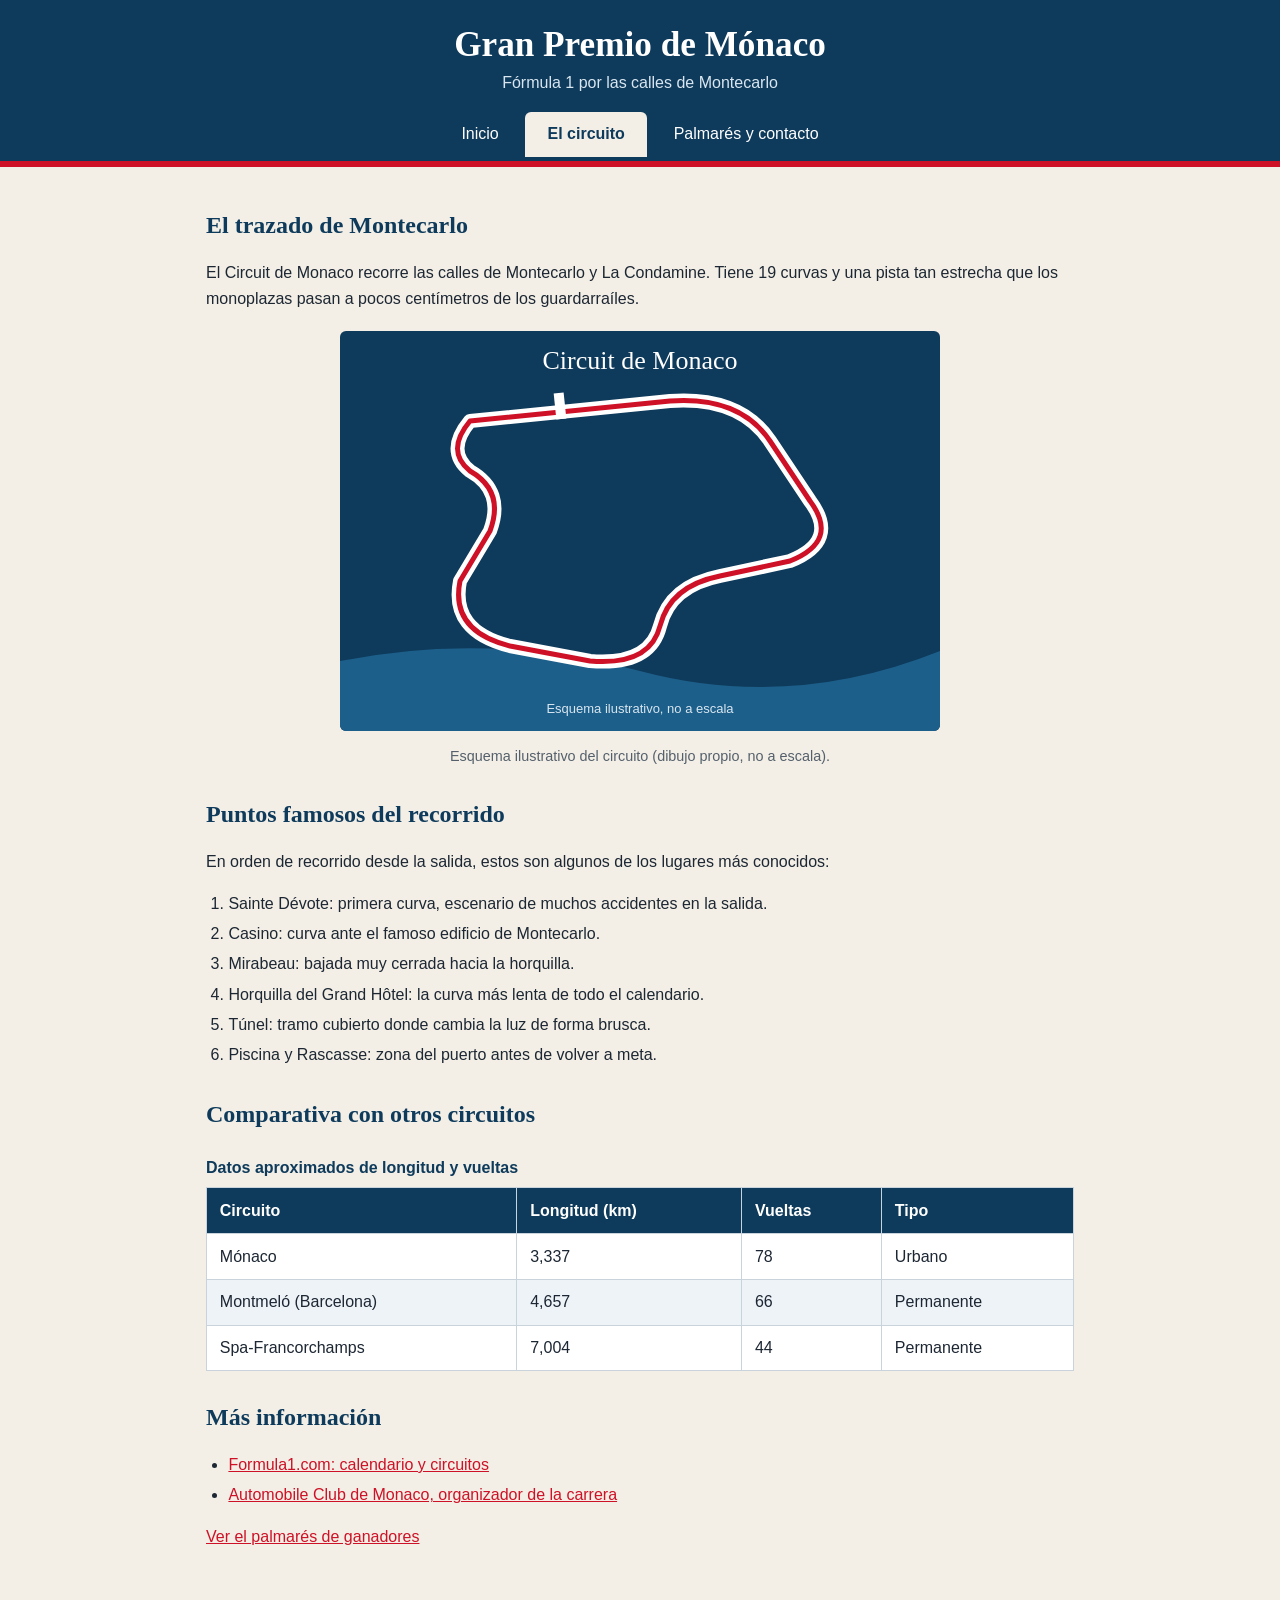
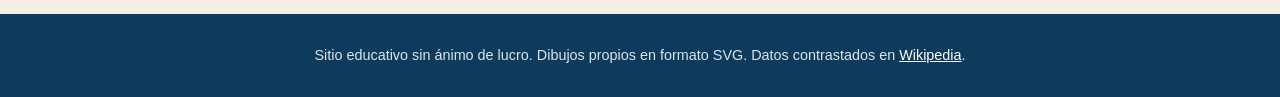
==== circuito.html @ 20bf0208 "Add files via upload" ====
<!DOCTYPE html>
<html lang="es">
<head>
    <meta charset="UTF-8">
    <meta name="viewport" content="width=device-width, initial-scale=1">
    <title>El circuito | Gran Premio de Mónaco</title>
    <link rel="stylesheet" href="estilos/estilos.css">
</head>
<body>
    <header>
        <h1>Gran Premio de Mónaco</h1>
        <p>Fórmula 1 por las calles de Montecarlo</p>
        <nav aria-label="Menú principal">
            <ul>
                <li><a href="index.html">Inicio</a></li>
                <li><a href="circuito.html" class="activa">El circuito</a></li>
                <li><a href="palmares.html">Palmarés y contacto</a></li>
            </ul>
        </nav>
    </header>
    <main>
        <!-- PÁGINA DEL CIRCUITO: esquema ilustrativo del trazado, curvas más conocidas, datos técnicos y enlaces externos -->
        <section>
            <h2>El trazado de Montecarlo</h2>
            <p>El Circuit de Monaco recorre las calles de Montecarlo y La Condamine. Tiene 19 curvas y una pista tan estrecha que los monoplazas pasan a pocos centímetros de los guardarraíles.</p>
            <figure>
                <img src="imagenes/monaco-circuito-esquema.svg" width="600" height="400" alt="Esquema ilustrativo del circuito de Mónaco con el trazado en rojo y blanco sobre fondo azul">
                <figcaption>Esquema ilustrativo del circuito (dibujo propio, no a escala).</figcaption>
            </figure>
        </section>

        <section>
            <h2>Puntos famosos del recorrido</h2>
            <p>En orden de recorrido desde la salida, estos son algunos de los lugares más conocidos:</p>
            <ol>
                <li>Sainte Dévote: primera curva, escenario de muchos accidentes en la salida.</li>
                <li>Casino: curva ante el famoso edificio de Montecarlo.</li>
                <li>Mirabeau: bajada muy cerrada hacia la horquilla.</li>
                <li>Horquilla del Grand Hôtel: la curva más lenta de todo el calendario.</li>
                <li>Túnel: tramo cubierto donde cambia la luz de forma brusca.</li>
                <li>Piscina y Rascasse: zona del puerto antes de volver a meta.</li>
            </ol>
        </section>

        <section>
            <h2>Comparativa con otros circuitos</h2>
            <table>
                <caption>Datos aproximados de longitud y vueltas</caption>
                <thead>
                    <tr><th scope="col">Circuito</th><th scope="col">Longitud (km)</th><th scope="col">Vueltas</th><th scope="col">Tipo</th></tr>
                </thead>
                <tbody>
                    <tr><td>Mónaco</td><td>3,337</td><td>78</td><td>Urbano</td></tr>
                    <tr><td>Montmeló (Barcelona)</td><td>4,657</td><td>66</td><td>Permanente</td></tr>
                    <tr><td>Spa-Francorchamps</td><td>7,004</td><td>44</td><td>Permanente</td></tr>
                </tbody>
            </table>
        </section>

        <section>
            <h2>Más información</h2>
            <ul>
                <li><a href="https://www.formula1.com" target="_blank" rel="noopener">Formula1.com: calendario y circuitos</a></li>
                <li><a href="https://www.acm.mc" target="_blank" rel="noopener">Automobile Club de Monaco, organizador de la carrera</a></li>
            </ul>
            <p><a href="palmares.html">Ver el palmarés de ganadores</a></p>
        </section>
    </main>
    <footer>
        <p>Sitio educativo sin ánimo de lucro. Dibujos propios en formato SVG. Datos contrastados en <a href="https://es.wikipedia.org/wiki/Gran_Premio_de_M%C3%B3naco" target="_blank" rel="noopener">Wikipedia</a>.</p>
    </footer>
</body>
</html>
---- estilos/estilos.css ----
/* Hoja de estilos común a todo el sitio: Gran Premio de Mónaco */
:root {
  --azul: #0e3a5b;
  --rojo: #ce1126;
  --arena: #f3efe6;
  --texto: #1d2733;
}
* { box-sizing: border-box; }
body {
  margin: 0;
  font-family: "Trebuchet MS", Verdana, sans-serif;
  line-height: 1.6;
  color: var(--texto);
  background: var(--arena);
}
h1, h2, h3 { font-family: Georgia, "Times New Roman", serif; color: var(--azul); line-height: 1.2; }
header { background: var(--azul); color: #fff; padding: 1.5rem 1rem 0; text-align: center; border-bottom: 6px solid var(--rojo); }
header h1 { color: #fff; margin: 0 0 .25rem; font-size: 2.2rem; }
header p { margin: 0 0 1rem; color: #d9e6f0; }
nav ul { list-style: none; margin: 0; padding: 0; display: flex; justify-content: center; flex-wrap: wrap; gap: .25rem; }
nav a { display: block; padding: .6rem 1.4rem; color: #fff; text-decoration: none; border-radius: 6px 6px 0 0; }
nav a:hover, nav a:focus { background: rgba(255,255,255,.15); }
nav a.activa { background: var(--arena); color: var(--azul); font-weight: bold; }
main { max-width: 900px; margin: 0 auto; padding: 1.5rem 1rem 2rem; }
section { margin-bottom: 2rem; }
figure { margin: 1.25rem 0; text-align: center; }
figure img { max-width: 100%; height: auto; border-radius: 6px; }
figcaption { font-size: .9rem; color: #55606c; margin-top: .4rem; }
a { color: var(--rojo); }
ul, ol { padding-left: 1.4rem; }
li { margin-bottom: .3rem; }
table { width: 100%; border-collapse: collapse; background: #fff; margin: 1rem 0; }
caption { text-align: left; font-weight: bold; padding: .4rem 0; color: var(--azul); }
th, td { padding: .6rem .8rem; border: 1px solid #c9d3dc; text-align: left; }
th { background: var(--azul); color: #fff; }
tbody tr:nth-child(even) { background: #eef3f7; }
/* Formulario alineado con rejilla */
form { background: #fff; border: 1px solid #c9d3dc; border-radius: 8px; padding: 1.25rem; max-width: 560px; }
.campo { display: grid; grid-template-columns: 140px 1fr; gap: .75rem; align-items: start; margin-bottom: .9rem; }
.campo label { font-weight: bold; padding-top: .35rem; }
input[type="text"], input[type="email"], select, textarea { width: 100%; padding: .45rem; border: 1px solid #9fb0bf; border-radius: 4px; font: inherit; }
button { background: var(--rojo); color: #fff; border: 0; padding: .6rem 1.6rem; border-radius: 4px; font: inherit; cursor: pointer; }
button:hover, button:focus { background: #a30d1e; }
footer { background: var(--azul); color: #d9e6f0; text-align: center; padding: 1rem; font-size: .9rem; }
footer a { color: #fff; }
@media (max-width: 560px) { .campo { grid-template-columns: 1fr; gap: .2rem; } header h1 { font-size: 1.7rem; } }
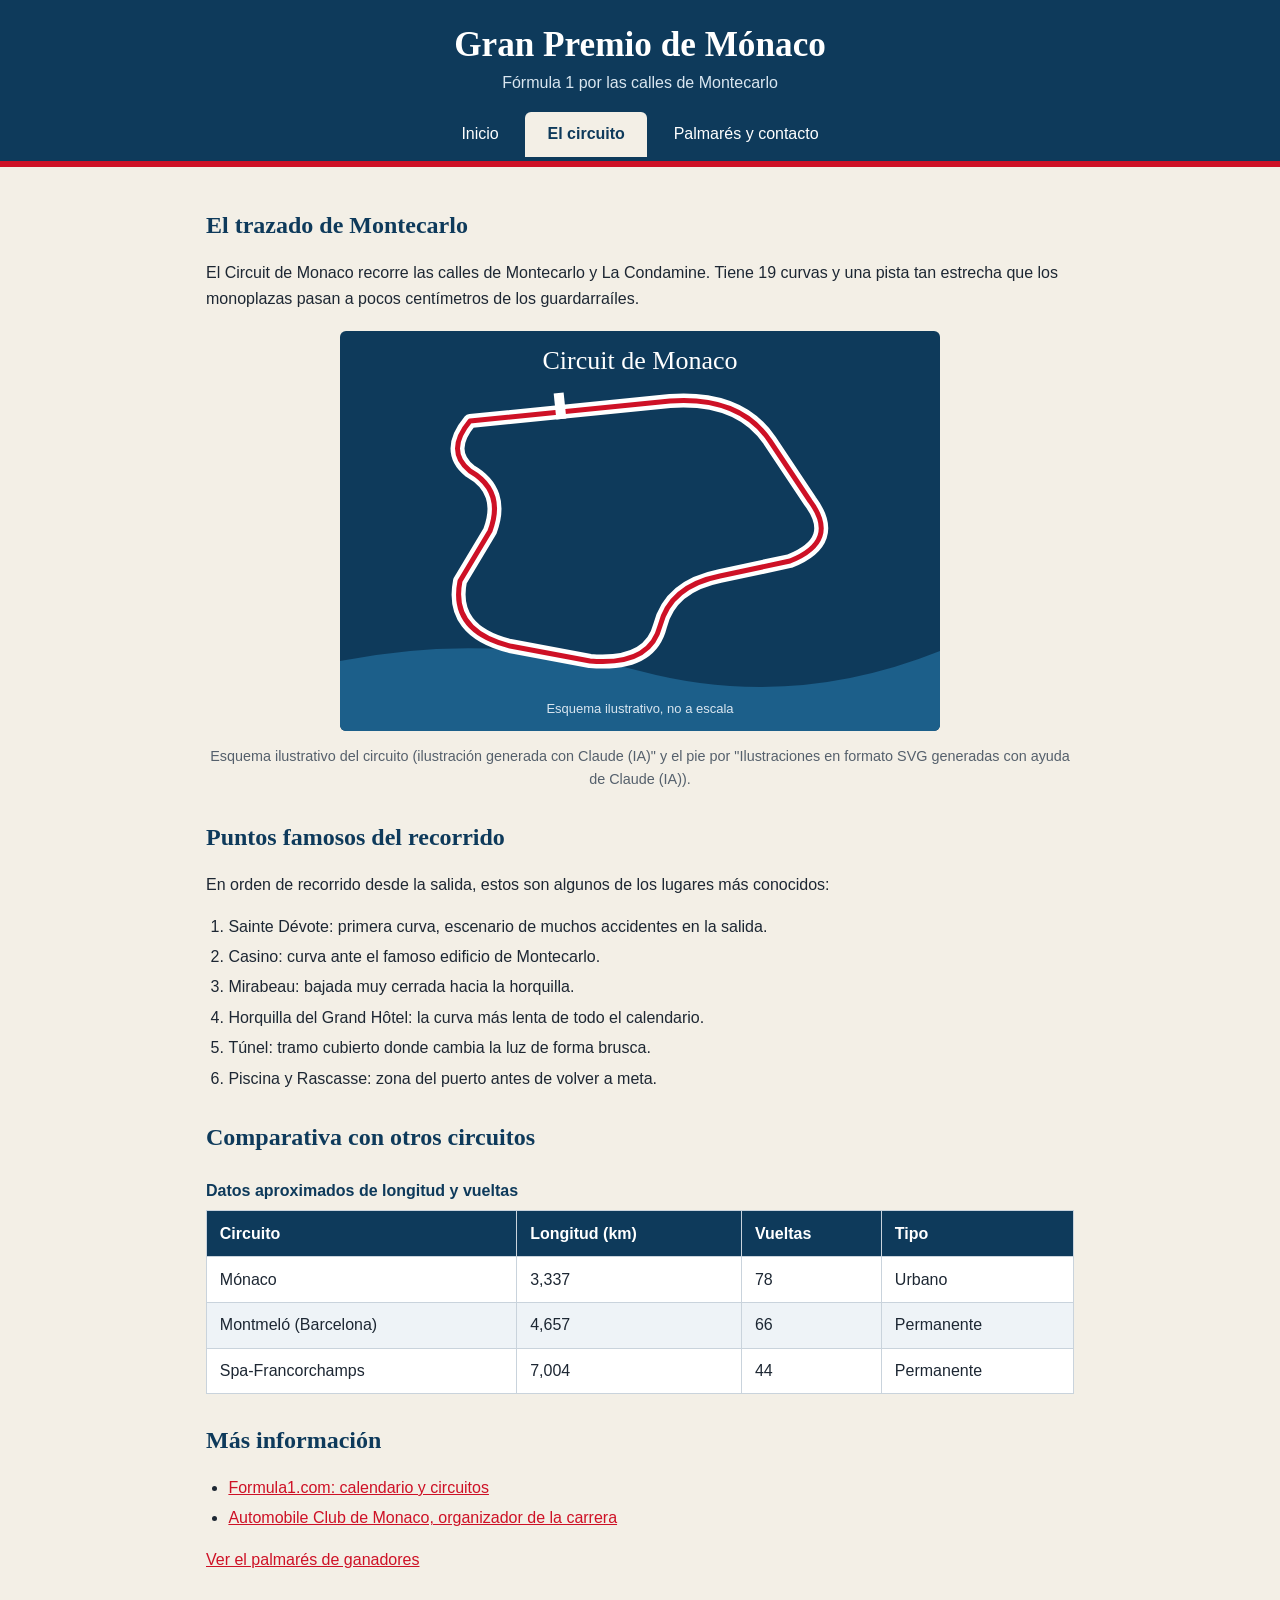
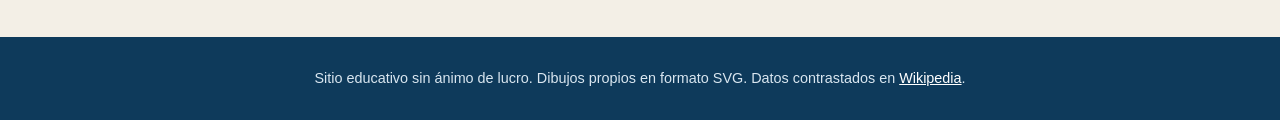
==== commit d4c43840: "Update circuito.html" ====
--- a/circuito.html
+++ b/circuito.html
@@ -25,7 +25,7 @@
             <p>El Circuit de Monaco recorre las calles de Montecarlo y La Condamine. Tiene 19 curvas y una pista tan estrecha que los monoplazas pasan a pocos centímetros de los guardarraíles.</p>
             <figure>
                 <img src="imagenes/monaco-circuito-esquema.svg" width="600" height="400" alt="Esquema ilustrativo del circuito de Mónaco con el trazado en rojo y blanco sobre fondo azul">
-                <figcaption>Esquema ilustrativo del circuito (dibujo propio, no a escala).</figcaption>
+                <figcaption>Esquema ilustrativo del circuito (ilustración generada con Claude (IA)" y el pie por "Ilustraciones en formato SVG generadas con ayuda de Claude (IA)).</figcaption>
             </figure>
         </section>
 
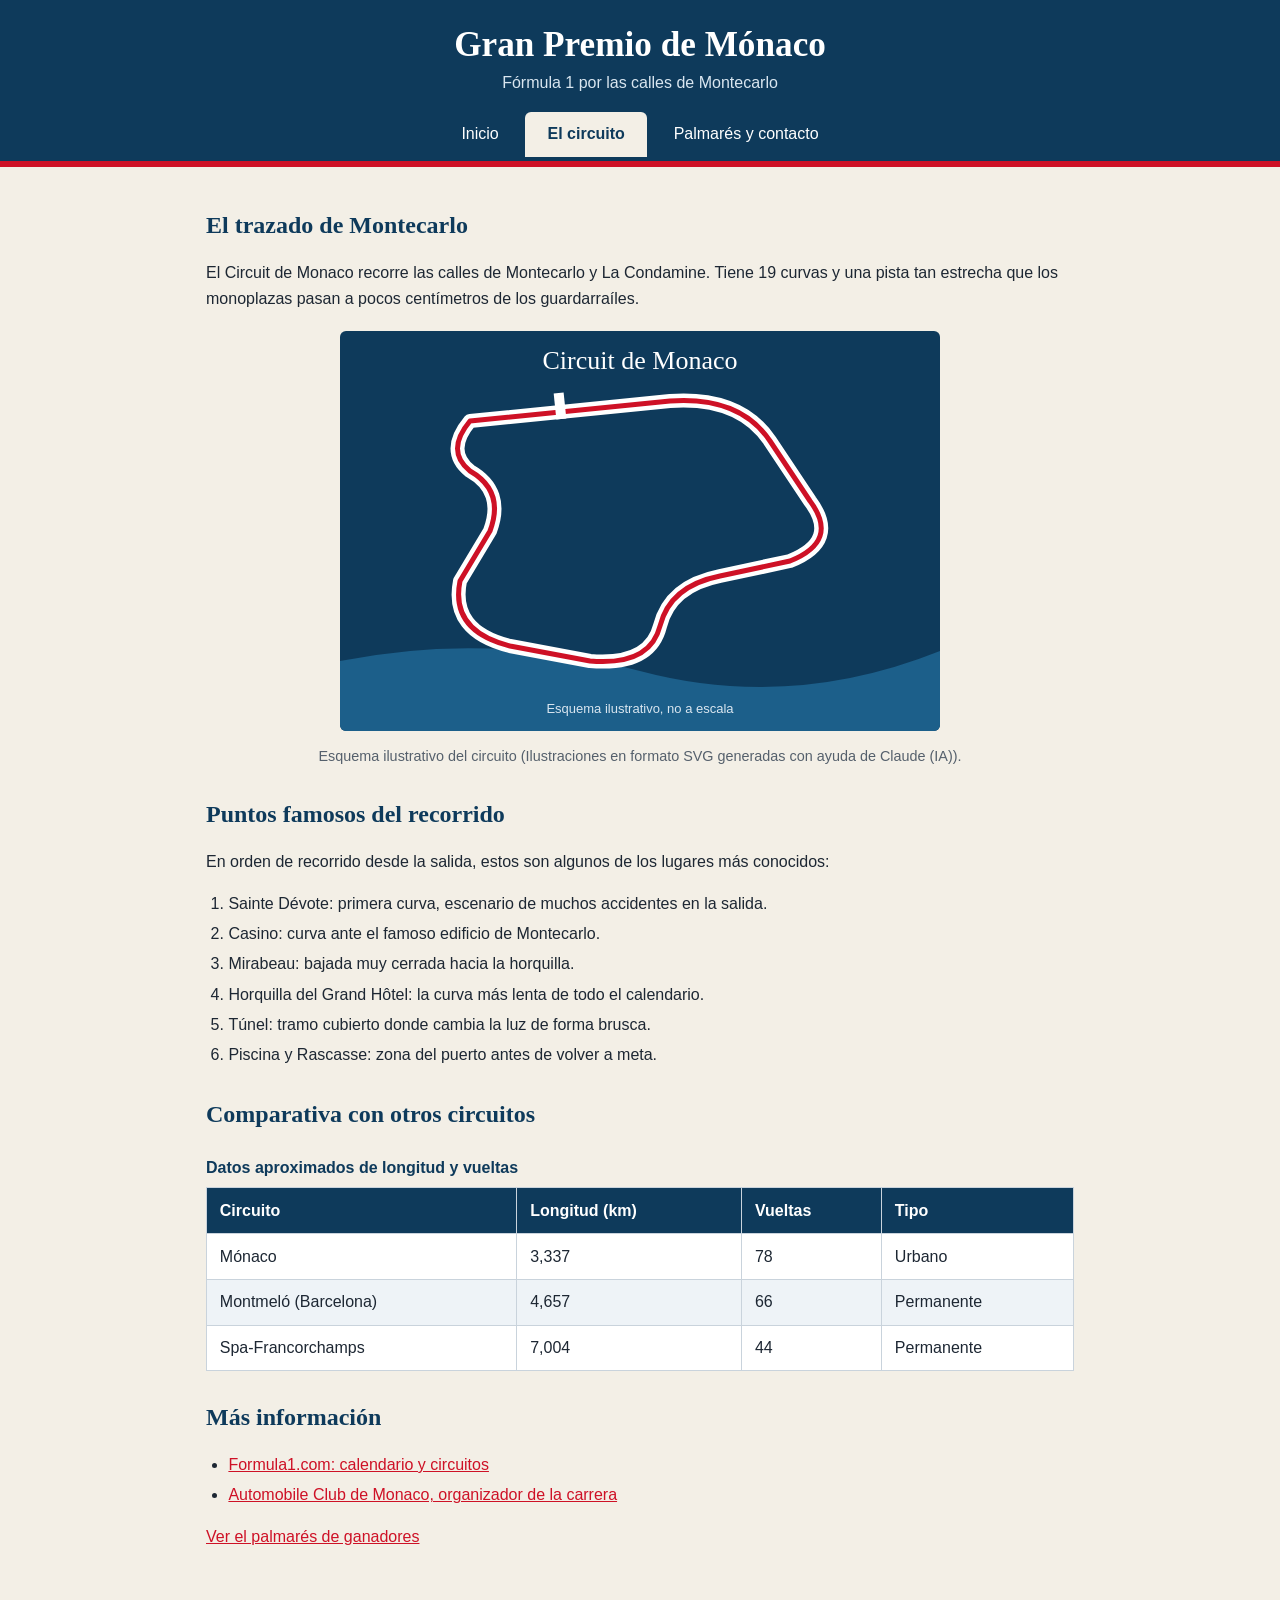
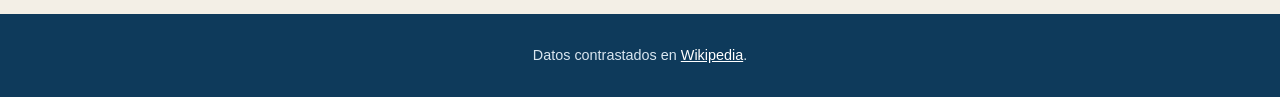
==== commit c6627aca: "Refine figure caption and footer text Removed redundant text from figure caption and footer." ====
--- a/circuito.html
+++ b/circuito.html
@@ -25,7 +25,7 @@
             <p>El Circuit de Monaco recorre las calles de Montecarlo y La Condamine. Tiene 19 curvas y una pista tan estrecha que los monoplazas pasan a pocos centímetros de los guardarraíles.</p>
             <figure>
                 <img src="imagenes/monaco-circuito-esquema.svg" width="600" height="400" alt="Esquema ilustrativo del circuito de Mónaco con el trazado en rojo y blanco sobre fondo azul">
-                <figcaption>Esquema ilustrativo del circuito (ilustración generada con Claude (IA)" y el pie por "Ilustraciones en formato SVG generadas con ayuda de Claude (IA)).</figcaption>
+                <figcaption>Esquema ilustrativo del circuito (Ilustraciones en formato SVG generadas con ayuda de Claude (IA)).</figcaption>
             </figure>
         </section>
 
@@ -67,7 +67,7 @@
         </section>
     </main>
     <footer>
-        <p>Sitio educativo sin ánimo de lucro. Dibujos propios en formato SVG. Datos contrastados en <a href="https://es.wikipedia.org/wiki/Gran_Premio_de_M%C3%B3naco" target="_blank" rel="noopener">Wikipedia</a>.</p>
+        <p>Datos contrastados en <a href="https://es.wikipedia.org/wiki/Gran_Premio_de_M%C3%B3naco" target="_blank" rel="noopener">Wikipedia</a>.</p>
     </footer>
 </body>
 </html>
